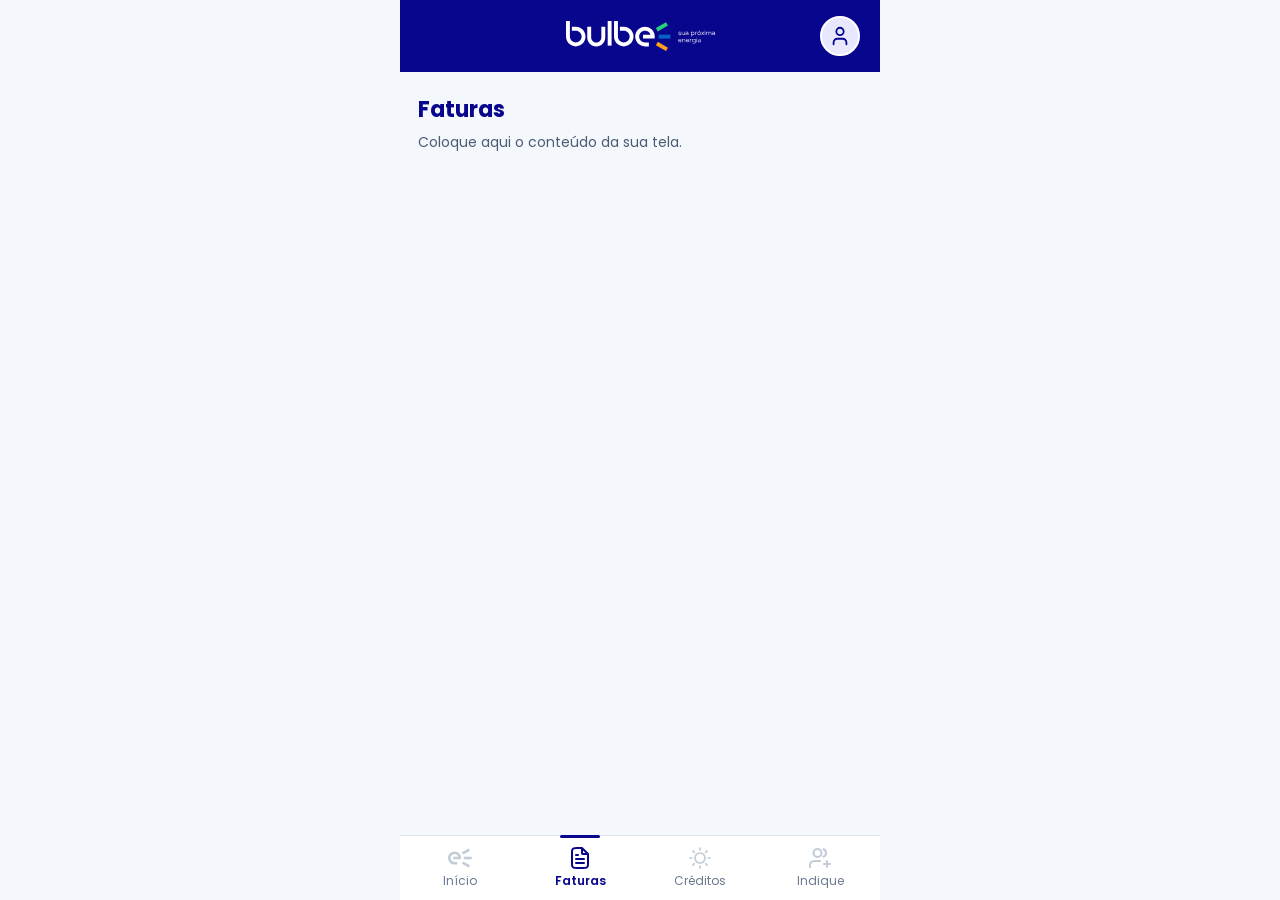
==== fatura/index.html @ ec7e90e6 "Add templates" ====
<!DOCTYPE html>
<html lang="pt-BR">
<head>
  <meta charset="UTF-8">
  <meta name="viewport" content="width=device-width, initial-scale=1.0, viewport-fit=cover">
  <title>Bulbe · Faturas</title>
  <link rel="preconnect" href="https://fonts.googleapis.com">
  <link rel="preconnect" href="https://fonts.gstatic.com" crossorigin>
  <link rel="stylesheet" href="https://fonts.googleapis.com/css2?family=Poppins:wght@400;500;600;700&display=swap">
  <link rel="stylesheet" href="style.css">
</head>
<body>


  <!-- Barra do topo: logo oficial da Bulbe e perfil -->
  <header class="topo">
    <a href="../inicio/index.html" class="topo__logo" aria-label="Bulbe, página inicial">
      <svg width="149" height="30" viewBox="0 0 149 30" fill="none" xmlns="http://www.w3.org/2000/svg" aria-hidden="true">
        <path d="M104.378 13.6785H92.6611V17.5656H104.378V13.6785Z" fill="#0762C7"/>
        <path d="M100.005 1.24527L89.8574 7.1039L91.8015 10.4711L101.949 4.61248L100.005 1.24527Z" fill="#26D07C"/>
        <path d="M91.8025 20.7742L89.8584 24.1414L100.006 30L101.95 26.6328L91.8025 20.7742Z" fill="#FF9E1B"/>
        <path d="M35.3623 16.4018C35.3623 19.2172 33.0798 21.4998 30.2644 21.4998C27.449 21.4998 25.1674 19.2172 25.1674 16.4018V5.85814H21.2793V16.4018C21.2793 21.3646 25.3026 25.3869 30.2644 25.3869C35.2262 25.3869 39.2495 21.3636 39.2495 16.4018V5.85814H35.3623V16.4018Z" fill="white"/>
        <path d="M9.76389 5.85814H5.87675V9.74626H9.76487V9.76389C13.0006 9.76389 15.624 12.3873 15.624 15.622C15.624 18.8567 13.0006 21.4802 9.76487 21.4802C6.52918 21.4802 3.90673 18.8577 3.90673 15.622H3.8891V0H0V15.623C0 21.0158 4.37107 25.3869 9.76389 25.3869C15.1567 25.3869 19.5278 21.0158 19.5278 15.623C19.5278 10.2302 15.1567 5.85814 9.76389 5.85814Z" fill="white"/>
        <path d="M57.7883 5.85814H53.9002V9.74626H57.7883V9.76389C61.024 9.76389 63.6464 12.3873 63.6464 15.622C63.6464 18.8567 61.023 21.4802 57.7883 21.4802C54.5536 21.4802 51.9292 18.8577 51.9292 15.622H51.9116V0H48.0234V15.623C48.0234 21.0158 52.3955 25.3869 57.7883 25.3869C63.1811 25.3869 67.5522 21.0158 67.5522 15.623C67.5522 10.2302 63.1801 5.85912 57.7883 5.85912" fill="white"/>
        <path d="M45.5805 0H41.6934V24.6159H45.5805V0Z" fill="white"/>
        <path d="M77.0381 17.5666H88.5614C88.6887 16.9386 88.7553 16.2881 88.7553 15.623C88.7553 10.2302 84.3833 5.85909 78.9914 5.85909C73.5996 5.85909 69.2275 10.2302 69.2275 15.623C69.2275 21.0158 73.5996 25.3869 78.9914 25.3869H82.8786V21.4988H78.9914V21.4811C75.7557 21.4811 73.1323 18.8587 73.1323 15.623C73.1323 12.3873 75.7557 9.76484 78.9914 9.76484C81.5443 9.76484 83.7103 11.4008 84.5126 13.6794H77.0381V17.5666Z" fill="white"/>
        <path d="M113.707 14.1457C113.216 14.1457 112.756 14.0037 112.329 13.7196L112.543 13.3512C112.932 13.601 113.321 13.7264 113.714 13.7264C113.947 13.7264 114.136 13.6755 114.281 13.5746C114.425 13.4737 114.497 13.3434 114.497 13.1837C114.497 13.024 114.433 12.9104 114.306 12.8281C114.179 12.7458 113.96 12.6822 113.649 12.6342C112.841 12.5137 112.439 12.21 112.439 11.7231C112.439 11.4566 112.554 11.2382 112.785 11.0707C113.016 10.9022 113.315 10.8189 113.681 10.8189C114.108 10.8189 114.492 10.9228 114.833 11.1295L114.665 11.5037C114.337 11.3185 114.006 11.2255 113.674 11.2255C113.437 11.2255 113.251 11.2686 113.115 11.3548C112.979 11.441 112.911 11.5595 112.911 11.7104C112.911 11.8485 112.974 11.9592 113.098 12.0434C113.223 12.1277 113.423 12.1914 113.701 12.2345C114.167 12.3079 114.495 12.4167 114.687 12.5607C114.879 12.7047 114.975 12.9153 114.975 13.1906C114.975 13.4659 114.858 13.7059 114.625 13.8822C114.392 14.0585 114.087 14.1467 113.706 14.1467" fill="white"/>
        <path d="M117.085 14.1135C116.667 14.1135 116.337 13.9822 116.095 13.7196C115.853 13.4571 115.732 13.1015 115.732 12.6538V10.8709H116.211V12.6411C116.211 12.9683 116.296 13.224 116.464 13.4071C116.633 13.5903 116.868 13.6814 117.17 13.6814C117.471 13.6814 117.719 13.5776 117.91 13.3709C118.102 13.1642 118.198 12.9056 118.198 12.595V10.8699H118.677V14.0615H118.23C118.23 13.7941 118.235 13.5962 118.243 13.4669H118.225C118.13 13.6697 117.981 13.8274 117.778 13.942C117.575 14.0566 117.344 14.1135 117.085 14.1135Z" fill="white"/>
        <path d="M120.839 10.818C121.306 10.818 121.674 10.9169 121.946 11.1148C122.218 11.3127 122.354 11.6232 122.354 12.0454V14.0615H121.927C121.927 13.7774 121.932 13.5658 121.939 13.4287H121.927C121.824 13.6403 121.658 13.8068 121.432 13.9292C121.205 14.0517 120.959 14.1134 120.69 14.1134C120.337 14.1134 120.043 14.0243 119.807 13.845C119.572 13.6667 119.455 13.4149 119.455 13.0927C119.455 12.7704 119.579 12.5098 119.823 12.3266C120.069 12.1434 120.378 12.0523 120.749 12.0523C121.18 12.0523 121.556 12.1405 121.876 12.3168V12.0454C121.876 11.7741 121.781 11.5713 121.591 11.4381C121.401 11.3048 121.142 11.2382 120.814 11.2382C120.503 11.2382 120.173 11.3137 119.823 11.4645L119.694 11.0766C120.078 10.9042 120.459 10.818 120.839 10.818ZM120.769 13.7059C121.067 13.7059 121.322 13.6177 121.536 13.4414C121.749 13.2651 121.867 13.028 121.888 12.7302C121.573 12.5411 121.219 12.4461 120.827 12.4461C120.564 12.4461 120.348 12.5019 120.183 12.6136C120.016 12.7253 119.934 12.8811 119.934 13.0789C119.934 13.2768 120.015 13.4257 120.177 13.5374C120.339 13.6491 120.537 13.7049 120.769 13.7049" fill="white"/>
        <path d="M125.039 15.5809V10.8709H125.518C125.518 10.9953 125.509 11.2128 125.493 11.5233H125.505C125.579 11.3255 125.731 11.156 125.962 11.0159C126.193 10.8758 126.459 10.8063 126.761 10.8063C127.223 10.8063 127.603 10.9601 127.901 11.2686C128.198 11.5762 128.346 11.9759 128.346 12.4667C128.346 12.9575 128.196 13.3631 127.897 13.6687C127.597 13.9744 127.216 14.1272 126.754 14.1272C126.457 14.1272 126.195 14.0586 125.972 13.9205C125.746 13.7833 125.595 13.6148 125.512 13.417H125.499C125.512 13.5982 125.519 13.8568 125.519 14.1928V15.5819H125.04L125.039 15.5809ZM126.683 13.6873C127.033 13.6873 127.318 13.5756 127.537 13.3513C127.758 13.128 127.867 12.8341 127.867 12.4726C127.867 12.1111 127.758 11.8104 127.537 11.5841C127.318 11.3578 127.037 11.2451 126.696 11.2451C126.355 11.2451 126.063 11.3568 125.844 11.5811C125.627 11.8055 125.517 12.0984 125.517 12.4599C125.517 12.8213 125.626 13.1221 125.844 13.3484C126.062 13.5747 126.341 13.6873 126.682 13.6873" fill="white"/>
        <path d="M129.161 14.0624V10.8708H129.615C129.615 11.1461 129.61 11.3508 129.602 11.485H129.615C129.688 11.2999 129.817 11.1431 130 11.0138C130.183 10.8845 130.397 10.8199 130.643 10.8199C130.794 10.8199 130.94 10.8434 131.083 10.8914L130.947 11.3175C130.857 11.2832 130.744 11.2656 130.611 11.2656C130.33 11.2656 130.099 11.3724 129.915 11.585C129.732 11.7985 129.641 12.0708 129.641 12.402V14.0624H129.162H129.161Z" fill="white"/>
        <path d="M133.121 14.1261C132.642 14.1261 132.248 13.9723 131.94 13.6647C131.631 13.3571 131.478 12.9594 131.478 12.4725C131.478 11.9856 131.635 11.581 131.95 11.2705C132.264 10.96 132.666 10.8052 133.154 10.8052C133.642 10.8052 134.027 10.959 134.338 11.2676C134.649 11.5761 134.803 11.9729 134.803 12.4598C134.803 12.9466 134.645 13.3512 134.328 13.6618C134.012 13.9723 133.608 14.1271 133.121 14.1271M133.134 13.6941C133.475 13.6941 133.758 13.5795 133.985 13.3483C134.212 13.1181 134.325 12.8261 134.325 12.4725C134.325 12.1189 134.213 11.8211 133.988 11.5908C133.764 11.3606 133.482 11.245 133.141 11.245C132.8 11.245 132.518 11.3597 132.294 11.5869C132.069 11.8152 131.957 12.1061 131.957 12.4588C131.957 12.8115 132.069 13.1112 132.294 13.3444C132.518 13.5775 132.798 13.6931 133.135 13.6931M132.818 10.3781L133.297 9.53854H133.88L133.271 10.3781H132.819H132.818Z" fill="white"/>
        <path d="M136.967 12.401L138.164 14.0615H137.581L137.18 13.4796C136.887 13.0447 136.719 12.7909 136.676 12.7175H136.663C136.594 12.834 136.424 13.0878 136.151 13.4796L135.75 14.0615H135.174L136.358 12.4069L135.251 10.8689H135.84L136.293 11.5409C136.457 11.7692 136.58 11.9524 136.662 12.0905H136.675C136.761 11.9445 136.883 11.7584 137.043 11.5351L137.497 10.8699H138.073L136.967 12.401Z" fill="white"/>
        <path d="M139.011 10.2429C138.911 10.2429 138.83 10.2116 138.765 10.1489C138.7 10.0862 138.668 10.0059 138.668 9.90691C138.668 9.80797 138.7 9.72568 138.765 9.66102C138.83 9.59637 138.911 9.56404 139.011 9.56404C139.111 9.56404 139.199 9.59637 139.264 9.66102C139.328 9.72568 139.361 9.80797 139.361 9.90691C139.361 10.0059 139.328 10.0872 139.264 10.1489C139.199 10.2116 139.115 10.2429 139.011 10.2429ZM138.778 10.8699H139.257V14.0615H138.778V10.8699Z" fill="white"/>
        <path d="M144.078 10.818C144.48 10.818 144.793 10.9404 145.02 11.1834C145.246 11.4263 145.359 11.7535 145.359 12.162V14.0615H144.88V12.2198C144.88 11.923 144.806 11.6869 144.657 11.5125C144.508 11.3381 144.296 11.251 144.019 11.251C143.743 11.251 143.518 11.346 143.342 11.5351C143.168 11.7241 143.081 11.9641 143.081 12.2521V14.0615H142.602V12.2335C142.602 11.9279 142.525 11.6879 142.372 11.5125C142.219 11.3381 142.004 11.251 141.728 11.251C141.452 11.251 141.233 11.345 141.061 11.5321C140.888 11.7192 140.802 11.9592 140.802 12.2521V14.0615H140.323V10.8699H140.777C140.777 11.107 140.764 11.3176 140.738 11.5027H140.75C140.819 11.2921 140.95 11.1246 141.145 11.0021C141.339 10.8797 141.557 10.818 141.799 10.818C142.364 10.818 142.73 11.0599 142.899 11.5419C143.006 11.3009 143.166 11.1197 143.378 10.9992C143.589 10.8787 143.821 10.818 144.076 10.818" fill="white"/>
        <path d="M147.462 10.818C147.929 10.818 148.297 10.9169 148.569 11.1148C148.841 11.3127 148.977 11.6232 148.977 12.0454V14.0615H148.55C148.55 13.7774 148.555 13.5658 148.562 13.4287H148.55C148.447 13.6403 148.281 13.8068 148.055 13.9292C147.828 14.0517 147.582 14.1134 147.313 14.1134C146.96 14.1134 146.666 14.0243 146.43 13.845C146.195 13.6667 146.078 13.4149 146.078 13.0927C146.078 12.7704 146.202 12.5098 146.446 12.3266C146.692 12.1434 147.001 12.0523 147.372 12.0523C147.803 12.0523 148.179 12.1405 148.499 12.3168V12.0454C148.499 11.7741 148.404 11.5713 148.214 11.4381C148.024 11.3048 147.765 11.2382 147.437 11.2382C147.126 11.2382 146.796 11.3137 146.446 11.4645L146.317 11.0766C146.701 10.9042 147.082 10.818 147.462 10.818ZM147.392 13.7059C147.69 13.7059 147.945 13.6177 148.159 13.4414C148.372 13.2651 148.49 13.028 148.512 12.7302C148.196 12.5411 147.842 12.4461 147.45 12.4461C147.187 12.4461 146.972 12.5019 146.806 12.6136C146.639 12.7253 146.557 12.8811 146.557 13.0789C146.557 13.2768 146.638 13.4257 146.8 13.5374C146.962 13.6491 147.16 13.7049 147.392 13.7049" fill="white"/>
        <path d="M115.455 19.4729C115.455 19.5248 115.45 19.611 115.442 19.7315H112.808C112.83 20.0548 112.945 20.3105 113.154 20.5005C113.364 20.6906 113.63 20.7846 113.953 20.7846C114.384 20.7846 114.747 20.6475 115.041 20.3712L115.293 20.6945C114.961 21.0393 114.513 21.2108 113.947 21.2108C113.464 21.2108 113.074 21.0579 112.776 20.7523C112.479 20.4467 112.33 20.046 112.33 19.5503C112.33 19.0546 112.481 18.6647 112.783 18.3552C113.085 18.0446 113.473 17.8898 113.947 17.8898C114.422 17.8898 114.77 18.028 115.045 18.3032C115.319 18.5785 115.456 18.9684 115.456 19.4729M113.929 18.316C113.631 18.316 113.381 18.4061 113.181 18.5873C112.981 18.7686 112.858 19.0164 112.816 19.3309H115.009C114.997 19.0037 114.895 18.7529 114.706 18.5785C114.516 18.4041 114.257 18.317 113.929 18.317" fill="white"/>
        <path d="M116.219 21.1471V17.9555H116.672C116.672 18.1455 116.665 18.3562 116.653 18.5883H116.672C116.766 18.3728 116.92 18.2053 117.132 18.0848C117.343 17.9643 117.587 17.9036 117.864 17.9036C118.295 17.9036 118.627 18.029 118.861 18.2788C119.094 18.5286 119.21 18.8793 119.21 19.3319V21.1471H118.731V19.3701C118.731 19.0429 118.649 18.7882 118.488 18.6079C118.326 18.4267 118.09 18.3366 117.779 18.3366C117.469 18.3366 117.205 18.4404 117.002 18.6471C116.8 18.8538 116.699 19.1124 116.699 19.422V21.1471H116.22H116.219Z" fill="white"/>
        <path d="M123.111 19.4729C123.111 19.5248 123.106 19.611 123.099 19.7315H120.464C120.486 20.0548 120.602 20.3105 120.81 20.5005C121.02 20.6906 121.286 20.7846 121.61 20.7846C122.041 20.7846 122.403 20.6475 122.697 20.3712L122.95 20.6945C122.618 21.0393 122.169 21.2108 121.604 21.2108C121.121 21.2108 120.73 21.0579 120.432 20.7523C120.135 20.4467 119.986 20.046 119.986 19.5503C119.986 19.0546 120.137 18.6647 120.439 18.3552C120.742 18.0446 121.13 17.8898 121.604 17.8898C122.078 17.8898 122.427 18.028 122.701 18.3032C122.975 18.5785 123.112 18.9684 123.112 19.4729M121.585 18.316C121.287 18.316 121.038 18.4061 120.838 18.5873C120.637 18.7686 120.515 19.0164 120.472 19.3309H122.667C122.654 19.0037 122.552 18.7529 122.362 18.5785C122.172 18.4041 121.913 18.317 121.585 18.317" fill="white"/>
        <path d="M123.874 21.1471V17.9555H124.328C124.328 18.2308 124.323 18.4355 124.315 18.5697H124.328C124.4 18.3846 124.529 18.2269 124.713 18.0975C124.896 17.9682 125.11 17.9036 125.356 17.9036C125.507 17.9036 125.654 17.9271 125.796 17.9751L125.66 18.4012C125.57 18.3669 125.457 18.3493 125.323 18.3493C125.043 18.3493 124.811 18.4561 124.627 18.6696C124.444 18.8832 124.352 19.1555 124.352 19.4866V21.1471H123.873H123.874Z" fill="white"/>
        <path d="M127.9 22.7498C127.352 22.7498 126.86 22.6244 126.424 22.3746L126.612 21.9739C127.055 22.1933 127.484 22.303 127.893 22.303C128.229 22.303 128.495 22.2139 128.692 22.0346C128.888 21.8554 128.991 21.6075 129 21.2882C129.013 20.909 129.023 20.6465 129.032 20.4996H129.02C128.933 20.7063 128.78 20.8757 128.557 21.007C128.335 21.1383 128.079 21.2039 127.79 21.2039C127.32 21.2039 126.936 21.0501 126.638 20.7425C126.34 20.4349 126.191 20.0391 126.191 19.5572C126.191 19.0752 126.339 18.6657 126.635 18.3552C126.931 18.0446 127.313 17.8898 127.784 17.8898C128.077 17.8898 128.339 17.9574 128.567 18.0936C128.795 18.2298 128.951 18.4022 129.032 18.6138H129.045C129.036 18.4678 129.032 18.2474 129.032 17.9545H129.486V21.1912C129.486 21.678 129.346 22.0591 129.066 22.3354C128.785 22.6106 128.398 22.7488 127.901 22.7488M127.842 20.765C128.196 20.765 128.48 20.6534 128.693 20.429C128.907 20.2057 129.014 19.9098 129.014 19.5434C129.014 19.1771 128.904 18.8891 128.686 18.6647C128.469 18.4404 128.188 18.3287 127.842 18.3287C127.496 18.3287 127.215 18.4424 126.998 18.6677C126.78 18.894 126.67 19.1859 126.67 19.5434C126.67 19.901 126.779 20.1939 126.998 20.4222C127.215 20.6504 127.497 20.765 127.842 20.765Z" fill="white"/>
        <path d="M130.785 17.3286C130.685 17.3286 130.604 17.2972 130.539 17.2346C130.475 17.1719 130.442 17.0915 130.442 16.9926C130.442 16.8936 130.475 16.8114 130.539 16.7467C130.604 16.682 130.685 16.6497 130.785 16.6497C130.885 16.6497 130.973 16.682 131.037 16.7467C131.102 16.8114 131.134 16.8936 131.134 16.9926C131.134 17.0915 131.102 17.1728 131.037 17.2346C130.972 17.2972 130.888 17.3286 130.785 17.3286ZM130.552 17.9556H131.031V21.1472H130.552V17.9556Z" fill="white"/>
        <path d="M133.193 17.9036C133.659 17.9036 134.027 18.0025 134.3 18.2014C134.572 18.3993 134.707 18.7098 134.707 19.132V21.1481H134.28C134.28 20.864 134.284 20.6524 134.293 20.5153H134.28C134.176 20.7269 134.012 20.8934 133.785 21.0158C133.559 21.1383 133.311 21.2 133.045 21.2C132.691 21.2 132.396 21.1109 132.161 20.9316C131.926 20.7533 131.809 20.5015 131.809 20.1792C131.809 19.8569 131.931 19.5964 132.177 19.4132C132.424 19.23 132.731 19.1389 133.103 19.1389C133.534 19.1389 133.909 19.227 134.228 19.4034V19.132C134.228 18.8607 134.133 18.6589 133.943 18.5247C133.753 18.3914 133.495 18.3248 133.166 18.3248C132.856 18.3248 132.526 18.4002 132.176 18.5511L132.047 18.1632C132.431 17.9908 132.813 17.9046 133.192 17.9046M133.12 20.7925C133.418 20.7925 133.674 20.7043 133.887 20.528C134.101 20.3517 134.218 20.1146 134.24 19.8168C133.926 19.6277 133.572 19.5327 133.179 19.5327C132.916 19.5327 132.701 19.5885 132.535 19.7002C132.37 19.8119 132.287 19.9676 132.287 20.1655C132.287 20.3634 132.367 20.5123 132.529 20.624C132.69 20.7357 132.888 20.7915 133.12 20.7915" fill="white"/>
      </svg>
    </a>

    <button type="button" class="topo__perfil" aria-label="Meu perfil">
      <svg width="22" height="22" viewBox="0 0 22 22" fill="none" xmlns="http://www.w3.org/2000/svg" aria-hidden="true">
        <path d="M17.4154 19.25V17.4167C17.4154 16.4442 17.0291 15.5116 16.3414 14.824C15.6538 14.1363 14.7212 13.75 13.7487 13.75H8.2487C7.27624 13.75 6.34361 14.1363 5.65597 14.824C4.96834 15.5116 4.58203 16.4442 4.58203 17.4167V19.25" stroke="currentColor" stroke-width="1.8" stroke-linecap="round" stroke-linejoin="round"/>
        <path d="M10.9992 10.0833C13.0242 10.0833 14.6659 8.44169 14.6659 6.41664C14.6659 4.3916 13.0242 2.74998 10.9992 2.74998C8.97414 2.74998 7.33252 4.3916 7.33252 6.41664C7.33252 8.44169 8.97414 10.0833 10.9992 10.0833Z" stroke="currentColor" stroke-width="1.8" stroke-linecap="round" stroke-linejoin="round"/>
      </svg>
    </button>
  </header>

  <!-- Conteúdo da tela: troque apenas esta parte -->
  <main class="conteudo">
    <h1 class="conteudo__titulo">Faturas</h1>
    <p class="conteudo__texto">Coloque aqui o conteúdo da sua tela.</p>
  </main>

  <!-- Barra de navegação: 4 abas com os ícones oficiais -->
  <nav class="navegacao" aria-label="Navegação principal">
    <a href="../inicio/index.html" class="navegacao__item">
      <svg class="navegacao__icone icone-inicio" width="24" height="24" viewBox="0 0 24 24" fill="none" xmlns="http://www.w3.org/2000/svg" aria-hidden="true">
        <path class="icone-inicio__azul" d="M23.6607 10.7024H15.7739V13.2982H23.6607V10.7024Z"/>
        <path class="icone-inicio__verde" d="M20.7172 2.40003L13.8867 6.31189L15.1951 8.55989L22.0256 4.64802L20.7172 2.40003Z"/>
        <path class="icone-inicio__laranja" d="M15.1956 15.4402L13.8872 17.6882L20.7176 21.6L22.026 19.352L15.1956 15.4402Z"/>
        <path class="icone-inicio__e" d="M5.25783 13.2981H13.0142C13.0998 12.8788 13.1449 12.4445 13.1449 12.0001C13.1449 8.39951 10.2024 5.48059 6.57229 5.48059C2.9422 5.48059 0 8.39951 0 12.0001C0 15.6006 2.94256 18.5199 6.57229 18.5199H9.18908V15.9241H6.57229V15.9121C4.39438 15.9121 2.62892 14.1608 2.62892 12.0004C2.62892 9.84002 4.39438 8.08874 6.57229 8.08874C8.29074 8.08874 9.7488 9.18097 10.2887 10.7027H5.25783V13.2985V13.2981Z"/>
      </svg>
      <span class="navegacao__rotulo">Início</span>
    </a>

    <a href="../fatura/index.html" class="navegacao__item navegacao__item--ativo" aria-current="page">
      <svg class="navegacao__icone" width="24" height="24" viewBox="0 0 24 24" fill="none" xmlns="http://www.w3.org/2000/svg" aria-hidden="true">
        <path d="M14 2.26953V6.40007C14 6.96012 14 7.24015 14.109 7.45406C14.2049 7.64222 14.3578 7.7952 14.546 7.89108C14.7599 8.00007 15.0399 8.00007 15.6 8.00007H19.7305M16 13H8M16 17H8M10 9H8M14 2H8.8C7.11984 2 6.27976 2 5.63803 2.32698C5.07354 2.6146 4.6146 3.07354 4.32698 3.63803C4 4.27976 4 5.11984 4 6.8V17.2C4 18.8802 4 19.7202 4.32698 20.362C4.6146 20.9265 5.07354 21.3854 5.63803 21.673C6.27976 22 7.11984 22 8.8 22H15.2C16.8802 22 17.7202 22 18.362 21.673C18.9265 21.3854 19.3854 20.9265 19.673 20.362C20 19.7202 20 18.8802 20 17.2V8L14 2Z" stroke="currentColor" stroke-width="2" stroke-linecap="round" stroke-linejoin="round"/>
      </svg>
      <span class="navegacao__rotulo">Faturas</span>
    </a>

    <a href="../creditos/index.html" class="navegacao__item">
      <svg class="navegacao__icone" width="24" height="24" viewBox="0 0 24 24" fill="none" xmlns="http://www.w3.org/2000/svg" aria-hidden="true">
        <path d="M12 2V4M12 20V22M4 12H2M6.31412 6.31412L4.8999 4.8999M17.6859 6.31412L19.1001 4.8999M6.31412 17.69L4.8999 19.1042M17.6859 17.69L19.1001 19.1042M22 12H20M17 12C17 14.7614 14.7614 17 12 17C9.23858 17 7 14.7614 7 12C7 9.23858 9.23858 7 12 7C14.7614 7 17 9.23858 17 12Z" stroke="currentColor" stroke-width="1.7" stroke-linecap="round" stroke-linejoin="round"/>
      </svg>
      <span class="navegacao__rotulo">Créditos</span>
    </a>

    <a href="../indique/index.html" class="navegacao__item">
      <svg class="navegacao__icone" width="24" height="24" viewBox="0 0 24 24" fill="none" xmlns="http://www.w3.org/2000/svg" aria-hidden="true">
        <path d="M19 21V15M16 18H22M12 15H8C6.13623 15 5.20435 15 4.46927 15.3045C3.48915 15.7105 2.71046 16.4892 2.30448 17.4693C2 18.2044 2 19.1362 2 21M15.5 3.29076C16.9659 3.88415 18 5.32131 18 7C18 8.67869 16.9659 10.1159 15.5 10.7092M13.5 7C13.5 9.20914 11.7091 11 9.5 11C7.29086 11 5.5 9.20914 5.5 7C5.5 4.79086 7.29086 3 9.5 3C11.7091 3 13.5 4.79086 13.5 7Z" stroke="currentColor" stroke-width="2" stroke-linecap="round" stroke-linejoin="round"/>
      </svg>
      <span class="navegacao__rotulo">Indique</span>
    </a>
  </nav>

</body>
</html>
---- fatura/style.css ----
/* ===== Template de tela · Bulbe · Squad 04 ===== */

/* ===== Cores e medidas (tiradas do Figma) ===== */
:root {
  --azul-bulbe: #08068D;
  --fundo: #F4F7FB;
  --branco: #FFFFFF;
  --texto: #4B5C73;
  --aba-inativa-icone: #C2CCD6;
  --aba-inativa-texto: #6B7A90;
  --linha: #E1E6EA;
  --lilas: #E7E7FE;

  /* cores do símbolo da Bulbe (ícone Início ativo) */
  --bulbe-azul: #0762C7;
  --bulbe-verde: #26D07C;
  --bulbe-laranja: #FF9E1B;

  --altura-topo: 72px;
  --altura-navegacao: 64px;
  --largura-maxima: 480px;
}

/* ===== Reset e base ===== */
* {
  box-sizing: border-box;
}

body {
  margin: 0;
  font-family: 'Poppins', Arial, sans-serif;
  color: var(--texto);
  background-color: var(--fundo);
}

/* ===== Barra do topo ===== */
.topo {
  position: sticky;
  top: 0;
  z-index: 10;
  display: flex;
  align-items: center;
  justify-content: center;
  height: var(--altura-topo);
  max-width: var(--largura-maxima);
  margin: 0 auto;
  padding: 0 20px;
  background-color: var(--azul-bulbe);
}

.topo__logo {
  display: flex;
}

.topo__logo svg {
  width: 149px;
  height: 30px;
}

.topo__perfil {
  position: absolute;
  right: 20px;
  display: flex;
  align-items: center;
  justify-content: center;
  width: 40px;
  height: 40px;
  padding: 0;
  overflow: hidden;
  color: var(--azul-bulbe);
  background-color: var(--lilas);
  border: 2px solid var(--branco);
  border-radius: 50%;
  cursor: pointer;
}

/* foto do usuário, quando houver */
.topo__perfil img {
  width: 100%;
  height: 100%;
  object-fit: cover;
}

/* ===== Conteúdo da tela ===== */
.conteudo {
  max-width: var(--largura-maxima);
  margin: 0 auto;
  padding: 12px 12px calc(var(--altura-navegacao) + 24px + env(safe-area-inset-bottom));
}

.conteudo__titulo {
  margin: 12px 6px 8px;
  font-size: 22px;
  font-weight: 700;
  line-height: 1.25;
  color: var(--azul-bulbe);
}

.conteudo__texto {
  margin: 0 6px;
  font-size: 14px;
  line-height: 1.45;
}

/* ===== Barra de navegação ===== */
.navegacao {
  position: fixed;
  right: 0;
  bottom: 0;
  left: 0;
  z-index: 10;
  display: flex;
  max-width: var(--largura-maxima);
  margin: 0 auto;
  padding-bottom: env(safe-area-inset-bottom);
  background-color: var(--branco);
  border-top: 1px solid var(--linha);
}

.navegacao__item {
  position: relative;
  display: flex;
  flex: 1;
  flex-direction: column;
  align-items: center;
  gap: 4px;
  height: var(--altura-navegacao);
  padding-top: 10px;
  color: var(--aba-inativa-icone);
  text-decoration: none;
}

.navegacao__icone {
  width: 24px;
  height: 24px;
}

.navegacao__rotulo {
  font-size: 12px;
  line-height: 1.2;
  color: var(--aba-inativa-texto);
}

/* aba ativa: ícone e texto em azul, com o traço em cima */
.navegacao__item--ativo {
  color: var(--azul-bulbe);
}

.navegacao__item--ativo .navegacao__rotulo {
  font-weight: 600;
  color: var(--azul-bulbe);
}

.navegacao__item--ativo::before {
  content: "";
  position: absolute;
  top: -1px;
  left: 50%;
  width: 40px;
  height: 3px;
  background-color: var(--azul-bulbe);
  border-radius: 2px;
  transform: translateX(-50%);
}

.navegacao__item:focus-visible,
.topo__perfil:focus-visible,
.topo__logo:focus-visible {
  outline: 2px solid var(--bulbe-azul);
  outline-offset: 2px;
}

/* ícone Início: cinza quando inativo, colorido quando ativo */
.icone-inicio path {
  fill: currentColor;
}

.navegacao__item--ativo .icone-inicio__e {
  fill: var(--azul-bulbe);
}

.navegacao__item--ativo .icone-inicio__azul {
  fill: var(--bulbe-azul);
}

.navegacao__item--ativo .icone-inicio__verde {
  fill: var(--bulbe-verde);
}

.navegacao__item--ativo .icone-inicio__laranja {
  fill: var(--bulbe-laranja);
}
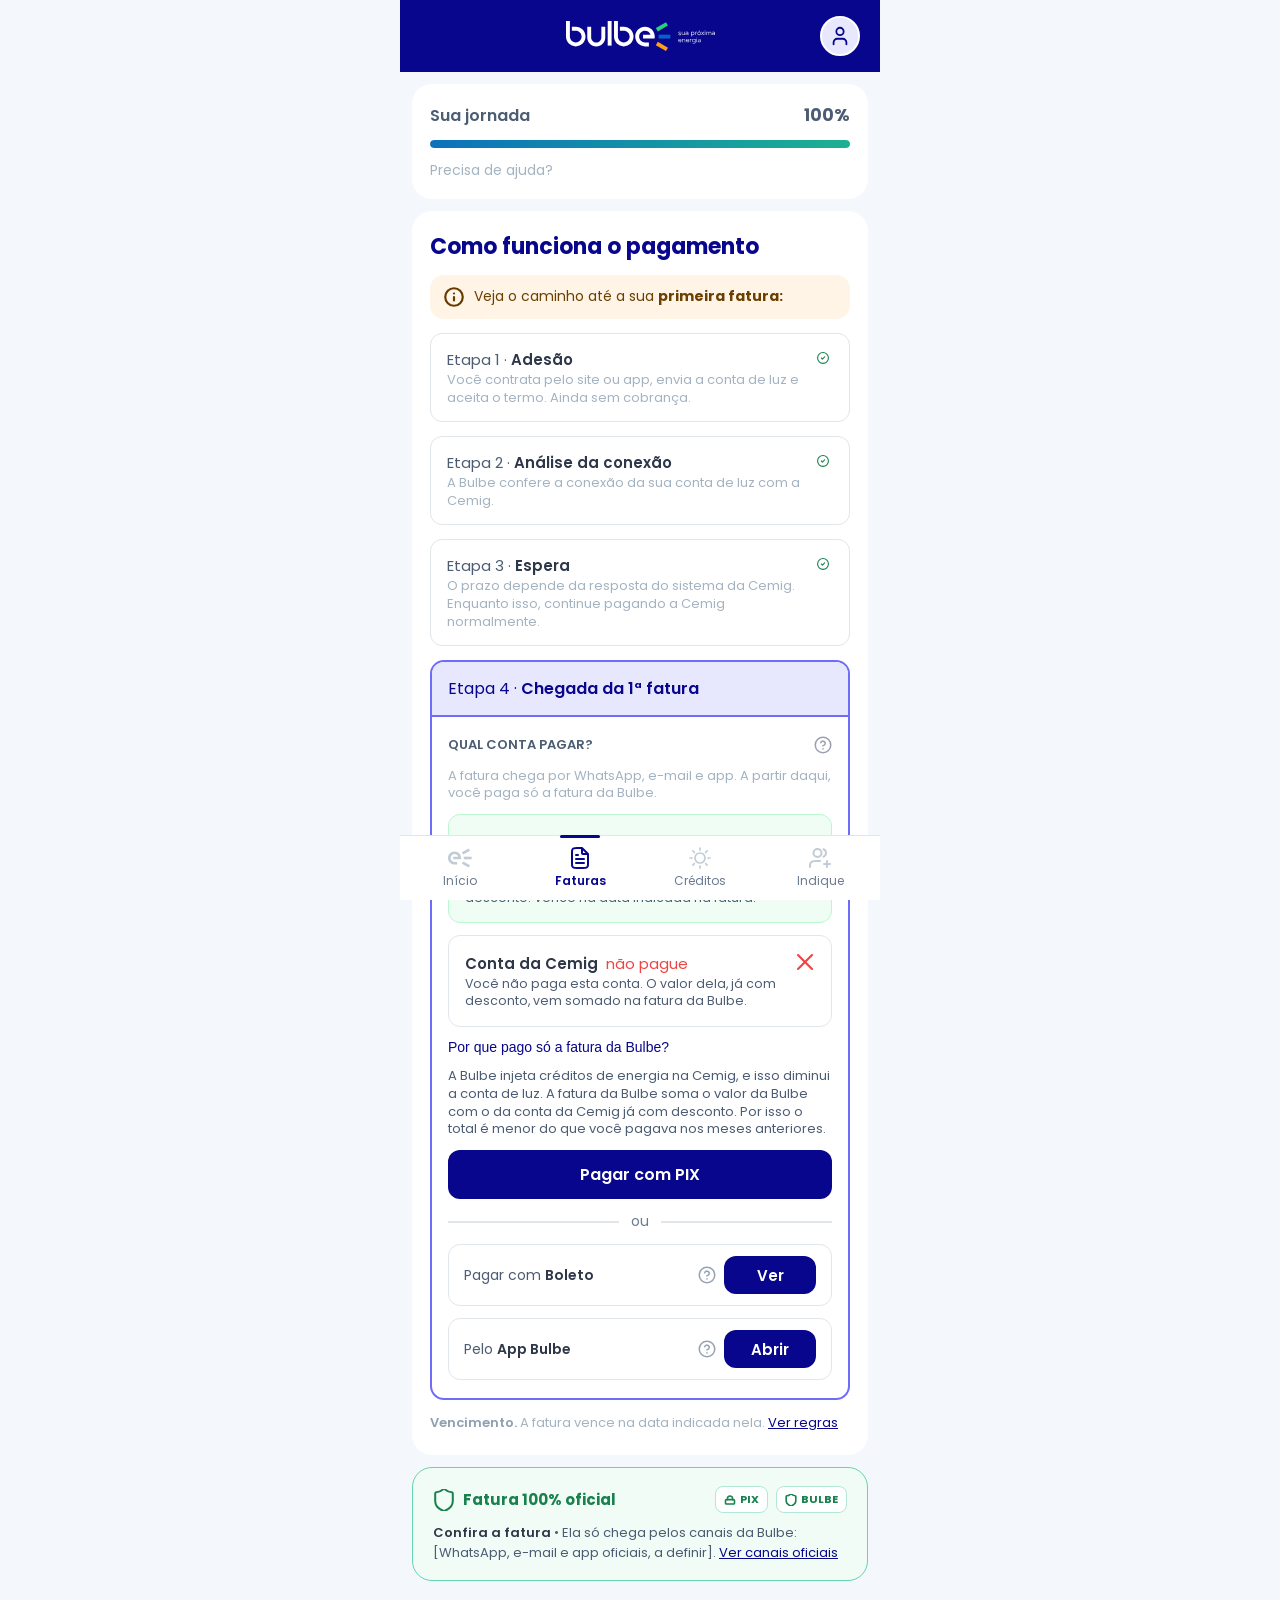
==== commit 9f744917: "Add tela fatura" ====
--- a/fatura/index.html
+++ b/fatura/index.html
@@ -54,8 +54,158 @@
 
   <!-- Conteúdo da tela: troque apenas esta parte -->
   <main class="conteudo">
-    <h1 class="conteudo__titulo">Faturas</h1>
-    <p class="conteudo__texto">Coloque aqui o conteúdo da sua tela.</p>
+
+    <!-- Card de status da jornada -->
+    <section class="status" aria-label="Sua jornada">
+      <div class="status__linha">
+        <p class="status__titulo">Sua jornada</p>
+        <p class="status__porcentagem">100%</p>
+      </div>
+      <div class="status__barra" role="progressbar" aria-valuenow="100" aria-valuemin="0" aria-valuemax="100" aria-label="Progresso da jornada">
+        <div class="status__progresso" style="width: 100%;"></div>
+      </div>
+      <p class="status__ajuda">Precisa de ajuda?</p>
+    </section>
+
+    <!-- Card principal: como funciona o pagamento -->
+    <section class="pagamento">
+      <h1 class="pagamento__titulo">Como funciona o pagamento</h1>
+
+      <div class="aviso">
+        <svg class="aviso__icone" width="20" height="20" viewBox="0 0 20 20" fill="none" xmlns="http://www.w3.org/2000/svg" aria-hidden="true">
+          <path d="M10 13.5V10M10 6.5H10.0088M18.75 10C18.75 14.8325 14.8325 18.75 10 18.75C5.16751 18.75 1.25 14.8325 1.25 10C1.25 5.16751 5.16751 1.25 10 1.25C14.8325 1.25 18.75 5.16751 18.75 10Z" stroke="#663A00" stroke-width="2.1875" stroke-linecap="round" stroke-linejoin="round"/>
+        </svg>
+        <p>Veja o caminho até a sua <strong>primeira fatura:</strong></p>
+      </div>
+
+      <!-- Etapas 1 a 3 (concluídas) -->
+      <ol class="etapas">
+        <li class="etapa">
+          <div>
+            <p class="etapa__titulo">Etapa 1 · <strong>Adesão</strong></p>
+            <p class="etapa__texto">Você contrata pelo site ou app, envia a conta de luz e aceita o termo. Ainda sem cobrança.</p>
+          </div>
+          <svg class="etapa__icone" width="20" height="20" viewBox="0 0 20 20" fill="none" xmlns="http://www.w3.org/2000/svg" aria-label="Concluída" role="img">
+            <path d="M9.99967 15.4166C12.9912 15.4166 15.4163 12.9915 15.4163 9.99998C15.4163 7.00844 12.9912 4.58331 9.99967 4.58331C7.00813 4.58331 4.58301 7.00844 4.58301 9.99998C4.58301 12.9915 7.00813 15.4166 9.99967 15.4166Z" stroke="#18814D" stroke-width="1.08333" stroke-linecap="round" stroke-linejoin="round"/>
+            <path d="M8.375 10L9.45833 11.0834L11.625 8.91669" stroke="#18814D" stroke-width="1.08333" stroke-linecap="round" stroke-linejoin="round"/>
+          </svg>
+        </li>
+
+        <li class="etapa">
+          <div>
+            <p class="etapa__titulo">Etapa 2 · <strong>Análise da conexão</strong></p>
+            <p class="etapa__texto">A Bulbe confere a conexão da sua conta de luz com a Cemig.</p>
+          </div>
+          <svg class="etapa__icone" width="20" height="20" viewBox="0 0 20 20" fill="none" xmlns="http://www.w3.org/2000/svg" aria-label="Concluída" role="img">
+            <path d="M9.99967 15.4166C12.9912 15.4166 15.4163 12.9915 15.4163 9.99998C15.4163 7.00844 12.9912 4.58331 9.99967 4.58331C7.00813 4.58331 4.58301 7.00844 4.58301 9.99998C4.58301 12.9915 7.00813 15.4166 9.99967 15.4166Z" stroke="#18814D" stroke-width="1.08333" stroke-linecap="round" stroke-linejoin="round"/>
+            <path d="M8.375 10L9.45833 11.0834L11.625 8.91669" stroke="#18814D" stroke-width="1.08333" stroke-linecap="round" stroke-linejoin="round"/>
+          </svg>
+        </li>
+
+        <li class="etapa">
+          <div>
+            <p class="etapa__titulo">Etapa 3 · <strong>Espera</strong></p>
+            <p class="etapa__texto">O prazo depende da resposta do sistema da Cemig. Enquanto isso, continue pagando a Cemig normalmente.</p>
+          </div>
+          <svg class="etapa__icone" width="20" height="20" viewBox="0 0 20 20" fill="none" xmlns="http://www.w3.org/2000/svg" aria-label="Concluída" role="img">
+            <path d="M9.99967 15.4166C12.9912 15.4166 15.4163 12.9915 15.4163 9.99998C15.4163 7.00844 12.9912 4.58331 9.99967 4.58331C7.00813 4.58331 4.58301 7.00844 4.58301 9.99998C4.58301 12.9915 7.00813 15.4166 9.99967 15.4166Z" stroke="#18814D" stroke-width="1.08333" stroke-linecap="round" stroke-linejoin="round"/>
+            <path d="M8.375 10L9.45833 11.0834L11.625 8.91669" stroke="#18814D" stroke-width="1.08333" stroke-linecap="round" stroke-linejoin="round"/>
+          </svg>
+        </li>
+
+        <!-- Etapa 4: abre e fecha ao clicar no cabeçalho -->
+        <li class="etapa-atual">
+          <button type="button" class="etapa-atual__cabecalho" aria-expanded="true" aria-controls="etapa-4-conteudo">
+            Etapa 4 · <strong>Chegada da 1ª fatura</strong>
+          </button>
+
+          <div class="etapa-atual__conteudo" id="etapa-4-conteudo">
+            <div class="etapa-atual__pergunta">
+              <h2>Qual conta pagar?</h2>
+              <svg width="18" height="18" viewBox="0 0 18 18" fill="none" xmlns="http://www.w3.org/2000/svg" aria-hidden="true">
+                <path d="M6.74475 6.675C6.92696 6.15704 7.28659 5.72028 7.75996 5.44208C8.23334 5.16387 8.78989 5.06218 9.33106 5.155C9.87223 5.24783 10.3631 5.52918 10.7167 5.94923C11.0703 6.36929 11.2638 6.90093 11.263 7.45C11.263 9 8.938 9.775 8.938 9.775M9 12.875H9.00775M16.75 9C16.75 13.2802 13.2802 16.75 9 16.75C4.71979 16.75 1.25 13.2802 1.25 9C1.25 4.71979 4.71979 1.25 9 1.25C13.2802 1.25 16.75 4.71979 16.75 9Z" stroke="#98A2B3" stroke-width="1.55" stroke-linecap="round" stroke-linejoin="round"/>
+              </svg>
+            </div>
+            <p class="etapa-atual__texto">A fatura chega por WhatsApp, e-mail e app. A partir daqui, você paga só a fatura da Bulbe.</p>
+
+            <!-- Conta que paga -->
+            <div class="conta conta--pagar">
+              <div>
+                <p class="conta__titulo">Fatura da Bulbe <span>pague esta</span></p>
+                <p class="conta__texto">É a única conta que você paga. Ela já soma o valor da Bulbe com o da conta da Cemig com desconto. Vence na data indicada na fatura.</p>
+              </div>
+              <svg class="conta__icone" width="20" height="20" viewBox="0 0 20 20" fill="none" xmlns="http://www.w3.org/2000/svg" aria-hidden="true">
+                <path d="M3 10L7.66667 14.6667L17 5.33334" stroke="#18814D" stroke-width="1.8" stroke-linecap="round" stroke-linejoin="round"/>
+              </svg>
+            </div>
+
+            <!-- Conta que não paga -->
+            <div class="conta conta--nao-pagar">
+              <div>
+                <p class="conta__titulo">Conta da Cemig <span>não pague</span></p>
+                <p class="conta__texto">Você não paga esta conta. O valor dela, já com desconto, vem somado na fatura da Bulbe.</p>
+              </div>
+              <svg class="conta__icone" width="20" height="20" viewBox="0 0 20 20" fill="none" xmlns="http://www.w3.org/2000/svg" aria-hidden="true">
+                <path d="M17 3L3 17" stroke="#EF4444" stroke-width="2.1" stroke-linecap="round" stroke-linejoin="round"/>
+                <path d="M3 3L17 17" stroke="#EF4444" stroke-width="2.1" stroke-linecap="round" stroke-linejoin="round"/>
+              </svg>
+            </div>
+
+            <h3 class="etapa-atual__subtitulo">Por que pago só a fatura da Bulbe?</h3>
+            <p class="etapa-atual__explicacao">A Bulbe injeta créditos de energia na Cemig, e isso diminui a conta de luz. A fatura da Bulbe soma o valor da Bulbe com o da conta da Cemig já com desconto. Por isso o total é menor do que você pagava nos meses anteriores.</p>
+
+            <!-- Formas de pagamento -->
+            <button type="button" class="botao botao--grande" id="botao-pix">Pagar com PIX</button>
+            <p class="mensagem-pix" id="mensagem-pix" role="status"></p>
+
+            <div class="divisor"><span>ou</span></div>
+
+            <div class="opcao">
+              <p class="opcao__texto">Pagar com <strong>Boleto</strong></p>
+              <svg width="18" height="18" viewBox="0 0 18 18" fill="none" xmlns="http://www.w3.org/2000/svg" aria-hidden="true">
+                <path d="M6.74475 6.675C6.92696 6.15704 7.28659 5.72028 7.75996 5.44208C8.23334 5.16387 8.78989 5.06218 9.33106 5.155C9.87223 5.24783 10.3631 5.52918 10.7167 5.94923C11.0703 6.36929 11.2638 6.90093 11.263 7.45C11.263 9 8.938 9.775 8.938 9.775M9 12.875H9.00775M16.75 9C16.75 13.2802 13.2802 16.75 9 16.75C4.71979 16.75 1.25 13.2802 1.25 9C1.25 4.71979 4.71979 1.25 9 1.25C13.2802 1.25 16.75 4.71979 16.75 9Z" stroke="#98A2B3" stroke-width="1.55" stroke-linecap="round" stroke-linejoin="round"/>
+              </svg>
+              <button type="button" class="botao">Ver</button>
+            </div>
+
+            <div class="opcao">
+              <p class="opcao__texto">Pelo <strong>App Bulbe</strong></p>
+              <svg width="18" height="18" viewBox="0 0 18 18" fill="none" xmlns="http://www.w3.org/2000/svg" aria-hidden="true">
+                <path d="M6.74475 6.675C6.92696 6.15704 7.28659 5.72028 7.75996 5.44208C8.23334 5.16387 8.78989 5.06218 9.33106 5.155C9.87223 5.24783 10.3631 5.52918 10.7167 5.94923C11.0703 6.36929 11.2638 6.90093 11.263 7.45C11.263 9 8.938 9.775 8.938 9.775M9 12.875H9.00775M16.75 9C16.75 13.2802 13.2802 16.75 9 16.75C4.71979 16.75 1.25 13.2802 1.25 9C1.25 4.71979 4.71979 1.25 9 1.25C13.2802 1.25 16.75 4.71979 16.75 9Z" stroke="#98A2B3" stroke-width="1.55" stroke-linecap="round" stroke-linejoin="round"/>
+              </svg>
+              <button type="button" class="botao">Abrir</button>
+            </div>
+          </div>
+        </li>
+      </ol>
+
+      <p class="vencimento"><strong>Vencimento.</strong> A fatura vence na data indicada nela. <a href="#">Ver regras</a></p>
+    </section>
+
+    <!-- Caixa de segurança -->
+    <section class="seguranca" aria-label="Fatura oficial">
+      <div class="seguranca__topo">
+        <svg width="22" height="22" viewBox="0 0 22 22" fill="none" xmlns="http://www.w3.org/2000/svg" aria-hidden="true">
+          <path d="M19.7987 12.0985C19.7987 17.5975 15.9494 20.3471 11.3741 21.9418C11.1345 22.023 10.8743 22.0191 10.6372 21.9308C6.05102 20.3471 2.20166 17.5975 2.20166 12.0985V4.39976C2.20166 4.10807 2.31753 3.82833 2.52379 3.62207C2.73004 3.41582 3.00979 3.29994 3.30148 3.29994C5.50111 3.29994 8.25065 1.98016 10.1643 0.308443C10.3973 0.109375 10.6937 0 11.0002 0C11.3066 0 11.603 0.109375 11.836 0.308443C13.7607 1.99116 16.4993 3.29994 18.6989 3.29994C18.9906 3.29994 19.2703 3.41582 19.4766 3.62207C19.6828 3.82833 19.7987 4.10807 19.7987 4.39976V12.0985Z" stroke="#18814D" stroke-width="2" stroke-linecap="round" stroke-linejoin="round"/>
+        </svg>
+        <h2 class="seguranca__titulo">Fatura 100% oficial</h2>
+        <span class="selo">
+          <svg width="12" height="12" viewBox="0 0 12 12" fill="none" xmlns="http://www.w3.org/2000/svg" aria-hidden="true">
+            <path d="M9.5 5.5946H2.5C1.94772 5.5946 1.5 5.95837 1.5 6.4071V9.25085C1.5 9.69959 1.94772 10.0634 2.5 10.0634H9.5C10.0523 10.0634 10.5 9.69959 10.5 9.25085V6.4071C10.5 5.95837 10.0523 5.5946 9.5 5.5946Z" stroke="#18814D" stroke-width="1.6" stroke-linecap="round" stroke-linejoin="round"/>
+            <path d="M3.50049 5.5946V3.9696C3.50049 3.43088 3.76388 2.91423 4.23272 2.53329C4.70156 2.15236 5.33745 1.93835 6.00049 1.93835C6.66353 1.93835 7.29941 2.15236 7.76826 2.53329C8.2371 2.91423 8.50049 3.43088 8.50049 3.9696V5.5946" stroke="#18814D" stroke-width="1.6" stroke-linecap="round" stroke-linejoin="round"/>
+          </svg>
+          PIX
+        </span>
+        <span class="selo">
+          <svg width="12" height="12" viewBox="0 0 22 22" fill="none" xmlns="http://www.w3.org/2000/svg" aria-hidden="true">
+            <path d="M19.7987 12.0985C19.7987 17.5975 15.9494 20.3471 11.3741 21.9418C11.1345 22.023 10.8743 22.0191 10.6372 21.9308C6.05102 20.3471 2.20166 17.5975 2.20166 12.0985V4.39976C2.20166 4.10807 2.31753 3.82833 2.52379 3.62207C2.73004 3.41582 3.00979 3.29994 3.30148 3.29994C5.50111 3.29994 8.25065 1.98016 10.1643 0.308443C10.3973 0.109375 10.6937 0 11.0002 0C11.3066 0 11.603 0.109375 11.836 0.308443C13.7607 1.99116 16.4993 3.29994 18.6989 3.29994C18.9906 3.29994 19.2703 3.41582 19.4766 3.62207C19.6828 3.82833 19.7987 4.10807 19.7987 4.39976V12.0985Z" stroke="#18814D" stroke-width="3" stroke-linecap="round" stroke-linejoin="round"/>
+          </svg>
+          BULBE
+        </span>
+      </div>
+      <p class="seguranca__texto"><strong>Confira a fatura</strong> • Ela só chega pelos canais da Bulbe: [WhatsApp, e-mail e app oficiais, a definir]. <a href="#">Ver canais oficiais</a></p>
+    </section>
+
   </main>
 
   <!-- Barra de navegação: 4 abas com os ícones oficiais -->
@@ -92,5 +242,6 @@
     </a>
   </nav>
 
+  <script type="module" src="script.js"></script>
 </body>
 </html>
--- a/fatura/style.css
+++ b/fatura/style.css
@@ -190,3 +190,377 @@
 .navegacao__item--ativo .icone-inicio__laranja {
   fill: var(--bulbe-laranja);
 }
+
+/* ===== Tela de faturas: como funciona o pagamento ===== */
+.conteudo p,
+.conteudo h1,
+.conteudo h2,
+.conteudo h3 {
+  margin: 0;
+}
+
+.conteudo a {
+  color: var(--azul-bulbe);
+}
+
+/* card de status da jornada */
+.status {
+  display: flex;
+  flex-direction: column;
+  gap: 12px;
+  padding: 18px;
+  background-color: var(--branco);
+  border-radius: 20px;
+}
+
+.status__linha {
+  display: flex;
+  align-items: center;
+  justify-content: space-between;
+}
+
+.status__titulo {
+  font-size: 16px;
+  font-weight: 600;
+}
+
+.status__porcentagem {
+  font-size: 17px;
+  font-weight: 700;
+}
+
+.status__barra {
+  height: 8px;
+  overflow: hidden;
+  background-color: var(--linha);
+  border-radius: 4px;
+}
+
+.status__progresso {
+  height: 100%;
+  background: linear-gradient(90deg, #0B72BB, #1DB092);
+  border-radius: 4px;
+}
+
+.status__ajuda {
+  font-size: 14px;
+  color: #A4B3C1;
+}
+
+/* card principal */
+.pagamento {
+  display: flex;
+  flex-direction: column;
+  gap: 14px;
+  margin-top: 12px;
+  padding: 22px 18px;
+  background-color: var(--branco);
+  border-radius: 20px;
+}
+
+.pagamento__titulo {
+  font-size: 22px;
+  font-weight: 700;
+  line-height: 1.27;
+  color: var(--azul-bulbe);
+}
+
+.aviso {
+  display: flex;
+  align-items: center;
+  gap: 10px;
+  padding: 12px 14px;
+  font-size: 14px;
+  line-height: 1.35;
+  color: #6B3F00;
+  background-color: #FFF4E6;
+  border-radius: 14px;
+}
+
+.aviso__icone {
+  flex-shrink: 0;
+}
+
+/* etapas */
+.etapas {
+  display: flex;
+  flex-direction: column;
+  gap: 14px;
+  margin: 0;
+  padding: 0;
+  list-style: none;
+}
+
+.etapa {
+  display: flex;
+  align-items: flex-start;
+  justify-content: space-between;
+  gap: 10px;
+  padding: 14px 16px;
+  border: 1px solid var(--linha);
+  border-radius: 12px;
+}
+
+.etapa__titulo {
+  font-size: 15px;
+}
+
+.etapa__titulo strong,
+.opcao__texto strong {
+  font-weight: 600;
+  color: #2D3748;
+}
+
+.etapa__texto {
+  margin-top: 4px;
+  font-size: 13px;
+  line-height: 1.38;
+  color: #A4B3C1;
+}
+
+.etapa__icone {
+  flex-shrink: 0;
+}
+
+/* etapa 4 (atual) */
+.etapa-atual {
+  overflow: hidden;
+  border: 2px solid #6E6CF9;
+  border-radius: 14px;
+}
+
+.etapa-atual__cabecalho {
+  width: 100%;
+  padding: 14px 16px;
+  font-family: inherit;
+  font-size: 16px;
+  text-align: left;
+  color: var(--azul-bulbe);
+  background-color: var(--lilas);
+  border: 0;
+  border-bottom: 2px solid #6E6CF9;
+  cursor: pointer;
+}
+
+.etapa-atual__cabecalho strong {
+  font-weight: 600;
+}
+
+.etapa-atual__cabecalho[aria-expanded="false"] {
+  border-bottom: 0;
+}
+
+.etapa-atual__conteudo {
+  display: flex;
+  flex-direction: column;
+  gap: 12px;
+  padding: 18px 16px;
+}
+
+.etapa-atual__conteudo[hidden] {
+  display: none;
+}
+
+.etapa-atual__pergunta {
+  display: flex;
+  align-items: center;
+  justify-content: space-between;
+}
+
+.etapa-atual__pergunta h2 {
+  font-size: 13px;
+  font-weight: 600;
+  text-transform: uppercase;
+}
+
+.etapa-atual__texto {
+  font-size: 13px;
+  line-height: 1.38;
+  color: #A4B3C1;
+}
+
+.etapa-atual__subtitulo {
+  font-size: 14px;
+  font-weight: 500;
+  color: var(--azul-bulbe);
+}
+
+.etapa-atual__explicacao {
+  font-size: 13px;
+  line-height: 1.38;
+}
+
+/* contas: pagar e não pagar */
+.conta {
+  display: flex;
+  align-items: flex-start;
+  justify-content: space-between;
+  gap: 10px;
+  padding: 16px;
+  border: 1px solid var(--linha);
+  border-radius: 12px;
+}
+
+.conta--pagar {
+  background-color: #F0FDF4;
+  border-color: #BBF7D0;
+}
+
+.conta__titulo {
+  font-size: 15px;
+  font-weight: 600;
+  color: #2D3748;
+}
+
+.conta__titulo span {
+  margin-left: 4px;
+  font-weight: 400;
+}
+
+.conta--pagar .conta__titulo {
+  color: #18814D;
+}
+
+.conta--pagar .conta__titulo span {
+  color: #76B796;
+}
+
+.conta--nao-pagar .conta__titulo span {
+  color: #EF4444;
+}
+
+.conta__texto {
+  margin-top: 4px;
+  font-size: 12.5px;
+  line-height: 1.38;
+}
+
+.conta__icone {
+  flex-shrink: 0;
+}
+
+/* botões */
+.botao {
+  min-width: 92px;
+  height: 38px;
+  padding: 0 16px;
+  font-family: inherit;
+  font-size: 15px;
+  font-weight: 600;
+  color: var(--branco);
+  background-color: var(--azul-bulbe);
+  border: 0;
+  border-radius: 12px;
+  cursor: pointer;
+}
+
+.botao--grande {
+  width: 100%;
+  height: 49px;
+  font-size: 16px;
+}
+
+.botao:focus-visible,
+.etapa-atual__cabecalho:focus-visible {
+  outline: 2px solid var(--bulbe-azul);
+  outline-offset: 2px;
+}
+
+.mensagem-pix {
+  font-size: 13px;
+  text-align: center;
+  color: #18814D;
+}
+
+.mensagem-pix:empty {
+  display: none;
+}
+
+.divisor {
+  display: flex;
+  align-items: center;
+  gap: 12px;
+  font-size: 14px;
+  color: var(--aba-inativa-texto);
+}
+
+.divisor::before,
+.divisor::after {
+  content: "";
+  flex: 1;
+  height: 2px;
+  background-color: var(--linha);
+}
+
+.opcao {
+  display: flex;
+  align-items: center;
+  gap: 8px;
+  padding: 11px 15px;
+  border: 1px solid var(--linha);
+  border-radius: 12px;
+}
+
+.opcao__texto {
+  flex: 1;
+  font-size: 14px;
+}
+
+.vencimento {
+  font-size: 13px;
+  line-height: 1.45;
+  color: #A4B3C1;
+}
+
+.vencimento strong {
+  font-weight: 600;
+  color: #8FA0B2;
+}
+
+/* caixa de segurança */
+.seguranca {
+  display: flex;
+  flex-direction: column;
+  gap: 10px;
+  margin-top: 12px;
+  padding: 18px 20px;
+  background-color: #F0FCF5;
+  border: 1px solid #64D3AE;
+  border-radius: 20px;
+}
+
+.seguranca__topo {
+  display: flex;
+  align-items: center;
+  gap: 8px;
+}
+
+.seguranca__titulo {
+  flex: 1;
+  font-size: 15px;
+  font-weight: 700;
+  color: #18814D;
+}
+
+.selo {
+  display: flex;
+  align-items: center;
+  gap: 4px;
+  padding: 4px 8px;
+  font-size: 11px;
+  font-weight: 700;
+  color: #18814D;
+  background-color: var(--branco);
+  border: 1px solid #B1E8D7;
+  border-radius: 8px;
+}
+
+.seguranca__texto {
+  font-size: 13px;
+  line-height: 1.5;
+}
+
+.seguranca__texto strong {
+  font-weight: 600;
+  color: #2D3748;
+}
